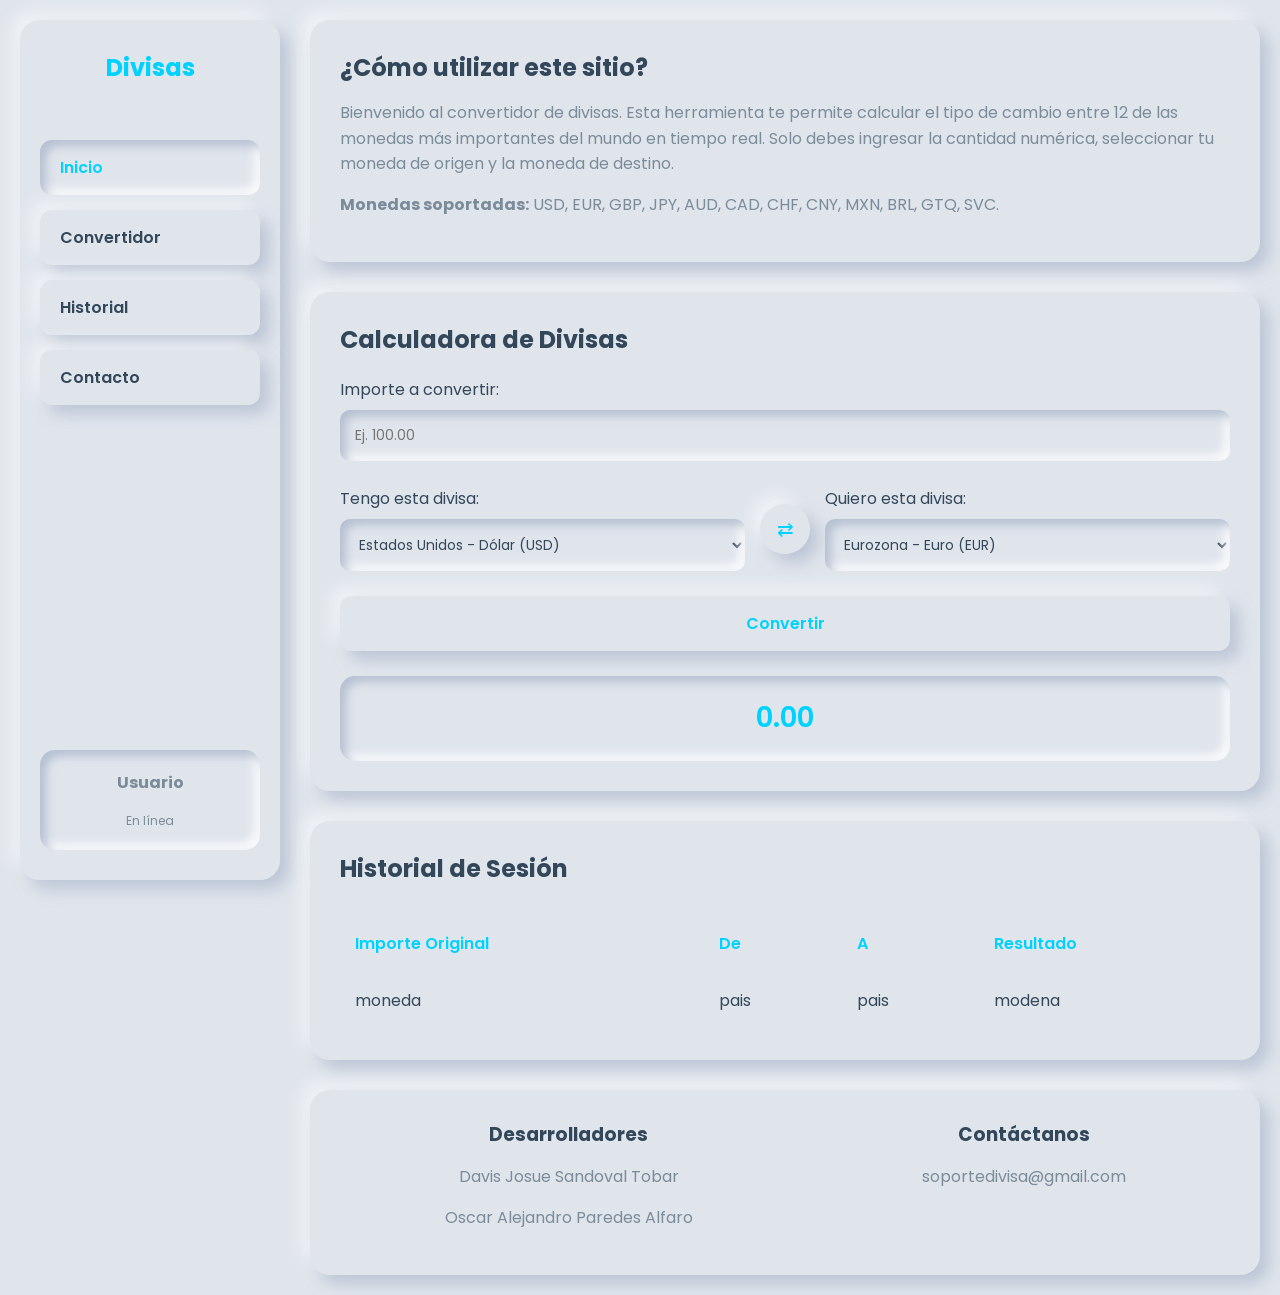
==== index.html @ df7e81ab "Archivos movidos a la raíz para GitHub Pages" ====
<!DOCTYPE html>
<html lang="es">
<head>
    <meta charset="UTF-8">
    <meta name="viewport" content="width=device-width, initial-scale=1.0">
    <title>Convertidor de Divisas | Proyecto Fase 1</title>
    <link rel="stylesheet" href="css/style.css">
    <link href="https://fonts.googleapis.com/css2?family=Poppins:wght@300;400;600&display=swap" rel="stylesheet">
</head>
<body>

    <div class="lienzo">
        <!-- Barra Lateral Completa-->
        <aside class="costado">
            <div class="marca">
                <h1>Divisas</h1>
            </div>
            
            <nav class="navegacion">
                <ul class="lazos">
                    <li><a href="#origen" class="toque activo">Inicio</a></li>
                    <li><a href="#taller" class="toque">Convertidor</a></li>
                    <li><a href="#huellas" class="toque">Historial</a></li>
                    <li><a href="#voces" class="toque">Contacto</a></li>
                </ul>
            </nav>
            
            <div class="perfil hondo">
                <p><strong>Usuario</strong></p>
                <p class="chico">En línea</p>
            </div>
        </aside>

        <!-- Contenido-->
        <main class="centro">
            <section id="origen" class="molde">
                <h2>¿Cómo utilizar este sitio?</h2>
                <p>Bienvenido al convertidor de divisas. Esta herramienta te permite calcular el tipo de cambio entre 12 de las monedas más importantes del mundo en tiempo real. Solo debes ingresar la cantidad numérica, seleccionar tu moneda de origen y la moneda de destino.</p>
                <p><strong>Monedas soportadas:</strong> USD, EUR, GBP, JPY, AUD, CAD, CHF, CNY, MXN, BRL, GTQ, SVC.</p>
            </section>

            <section id="taller" class="molde">
                <h2>Calculadora de Divisas</h2>
                
                <div class="fragua">
                    <div class="tanda">
                        <label for="monto">Importe a convertir:</label>
                        <input type="number" id="monto" class="hueco" placeholder="Ej. 100.00" min="0" step="0.01">
                    </div>

                    <div class="divisas">
                        <div class="opcion">
                            <label for="base">Tengo esta divisa:</label>
                            <select id="base" class="hueco">
                                <option value="USD" selected>Estados Unidos - Dólar (USD)</option>
                                <option value="EUR">Eurozona - Euro (EUR)</option>
                                <option value="GBP">Reino Unido - Libra (GBP)</option>
                            </select>
                        </div>

                        <div class="eje">
                            <button id="giro" class="aro">&#8644;</button>
                        </div>

                        <div class="opcion">
                            <label for="meta">Quiero esta divisa:</label>
                            <select id="meta" class="hueco">
                                <option value="USD">Estados Unidos - Dólar (USD)</option>
                                <option value="EUR" selected>Eurozona - Euro (EUR)</option>
                                <option value="GBP">Reino Unido - Libra (GBP)</option>
                            </select>
                        </div>
                    </div>

                    <button id="forjar" class="fuerte">Convertir</button>
                    
                    <div class="fruto hondo">
                        <p id="logro">0.00</p>
                    </div>
                </div>
            </section>

            <section id="huellas" class="molde">
                <h2>Historial de Sesión</h2>
                <div class="marco">
                    <table class="tejido">
                        <thead>
                            <tr>
                                <th>Importe Original</th>
                                <th>De</th>
                                <th>A</th>
                                <th>Resultado</th>
                            </tr>
                        </thead>
                        <tbody id="datos">
                            <tr>
                                <td>moneda</td>
                                <td>pais</td>
                                <td>pais</td>
                                <td>modena</td>
                            </tr>
                        </tbody>
                    </table>
                </div>
            </section>

            <footer class="molde final">
                <div id="manos">
                    <h3>Desarrolladores</h3>
                    <p>Davis Josue Sandoval Tobar</p>
                    <p>Oscar Alejandro Paredes Alfaro</p>
                </div>
                <div id="voces">
                    <h3>Contáctanos</h3>
                    <p>soportedivisa@gmail.com</p>
                </div>
            </footer>
        </main>
    </div>

</body>
</html>
---- css/style.css ----
:root {
    --fondo: #e0e5ec;
    --texto: #33475b;
    --suave: #7a8b9a;
    --brillo: #00d2ff; 
    
    --luz: 9px 9px 16px rgb(163, 177, 198, 0.6), -9px -9px 16px rgba(255, 255, 255, 0.5);
    --sombra: inset 6px 6px 10px 0 rgba(163, 177, 198, 0.7), inset -6px -6px 10px 0 rgba(255, 255, 255, 0.8);
}

* {
    margin: 0;
    padding: 0;
    box-sizing: border-box;
    font-family: 'Poppins', sans-serif;
}

body {
    background-color: var(--fondo);
    color: var(--texto);
    padding: 20px;
    min-height: 100vh;
}

h1, h2, h3 {
    color: var(--texto);
    margin-bottom: 15px;
}

h1 {
    text-align: center;
    color: var(--brillo);
}

p {
    color: var(--suave);
    line-height: 1.6;
    margin-bottom: 15px;
}

.chico {
    font-size: 12px;
    margin-bottom: 0;
}

/* Estructura Dashboard */
.lienzo {
    display: flex;
    gap: 30px;
    width: 100%;
    max-width: 1400px;
    margin: 0 auto;
    align-items: flex-start;
}

/* Barra Lateral */
.costado {
    width: 260px;
    height: calc(100vh - 40px); 
    position: sticky;
    top: 20px;
    background-color: var(--fondo);
    border-radius: 20px;
    box-shadow: var(--luz);
    padding: 30px 20px;
    display: flex;
    flex-direction: column;
    justify-content: space-between; 
}

.marca {
    margin-bottom: 40px;
}

.navegacion {
    flex-grow: 1; 
}

.lazos {
    list-style: none;
    display: flex;
    flex-direction: column;
    gap: 15px;
}

/* Contenido Principal */
.centro {
    flex: 1;
    display: flex;
    flex-direction: column;
    gap: 30px;
}

/* Contenedores */
.molde {
    background-color: var(--fondo);
    border-radius: 20px;
    box-shadow: var(--luz);
    padding: 30px;
    width: 100%;
}

.hondo {
    background-color: var(--fondo);
    border-radius: 15px;
    box-shadow: var(--sombra);
    padding: 20px;
    text-align: center;
}

/* Botones e Inputs */
.toque {
    display: block;
    padding: 15px 20px;
    border-radius: 12px;
    background-color: var(--fondo);
    box-shadow: var(--luz);
    transition: all 0.2s ease-in-out;
    border: none;
    cursor: pointer;
    text-decoration: none;
    color: var(--texto);
    font-weight: 600;
}

.toque:active, .toque.activo {
    box-shadow: var(--sombra);
    color: var(--brillo);
}

.fuerte {
    display: block;
    width: 100%;
    padding: 15px;
    margin: 25px 0;
    border-radius: 12px;
    background-color: var(--fondo);
    box-shadow: var(--luz);
    border: none;
    cursor: pointer;
    font-size: 16px;
    font-weight: 600;
    color: var(--brillo);
    transition: 0.2s;
}

.fuerte:active {
    box-shadow: var(--sombra);
}

.aro {
    width: 50px;
    height: 50px;
    border-radius: 50%;
    background-color: var(--fondo);
    box-shadow: var(--luz);
    border: none;
    cursor: pointer;
    font-size: 20px;
    color: var(--brillo);
    display: flex;
    justify-content: center;
    align-items: center;
}

.aro:active {
    box-shadow: var(--sombra);
}

.hueco {
    width: 100%;
    padding: 15px;
    border: none;
    outline: none;
    background-color: var(--fondo);
    border-radius: 10px;
    box-shadow: var(--sombra);
    color: var(--texto);
    font-size: 14px;
    margin-top: 8px;
}

/* Convertidor */
.fragua {
    margin-top: 20px;
}

.tanda {
    margin-bottom: 25px;
}

.divisas {
    display: flex;
    align-items: center;
    justify-content: space-between;
    gap: 15px;
}

.opcion {
    flex: 1;
}

.fruto {
    margin-top: 20px;
}

#logro {
    font-size: 28px;
    font-weight: 600;
    color: var(--brillo);
    margin: 0;
}

/* Historial */
.marco {
    overflow-x: auto;
}

.tejido {
    width: 100%;
    border-collapse: collapse;
    margin-top: 15px;
}

.tejido th, .tejido td {
    padding: 15px;
    text-align: left;
    border-bottom: 2px solid var(--fondo);
}

.tejido th {
    color: var(--brillo);
    font-weight: 600;
}

.tejido tbody tr {
    transition: 0.3s;
}

.tejido tbody tr:hover {
    box-shadow: var(--luz);
    border-radius: 10px;
}

/* Footer */
.final {
    display: flex;
    justify-content: space-around;
    flex-wrap: wrap;
    text-align: center;
    gap: 20px;
}

/* Responsivo: Pendiente */
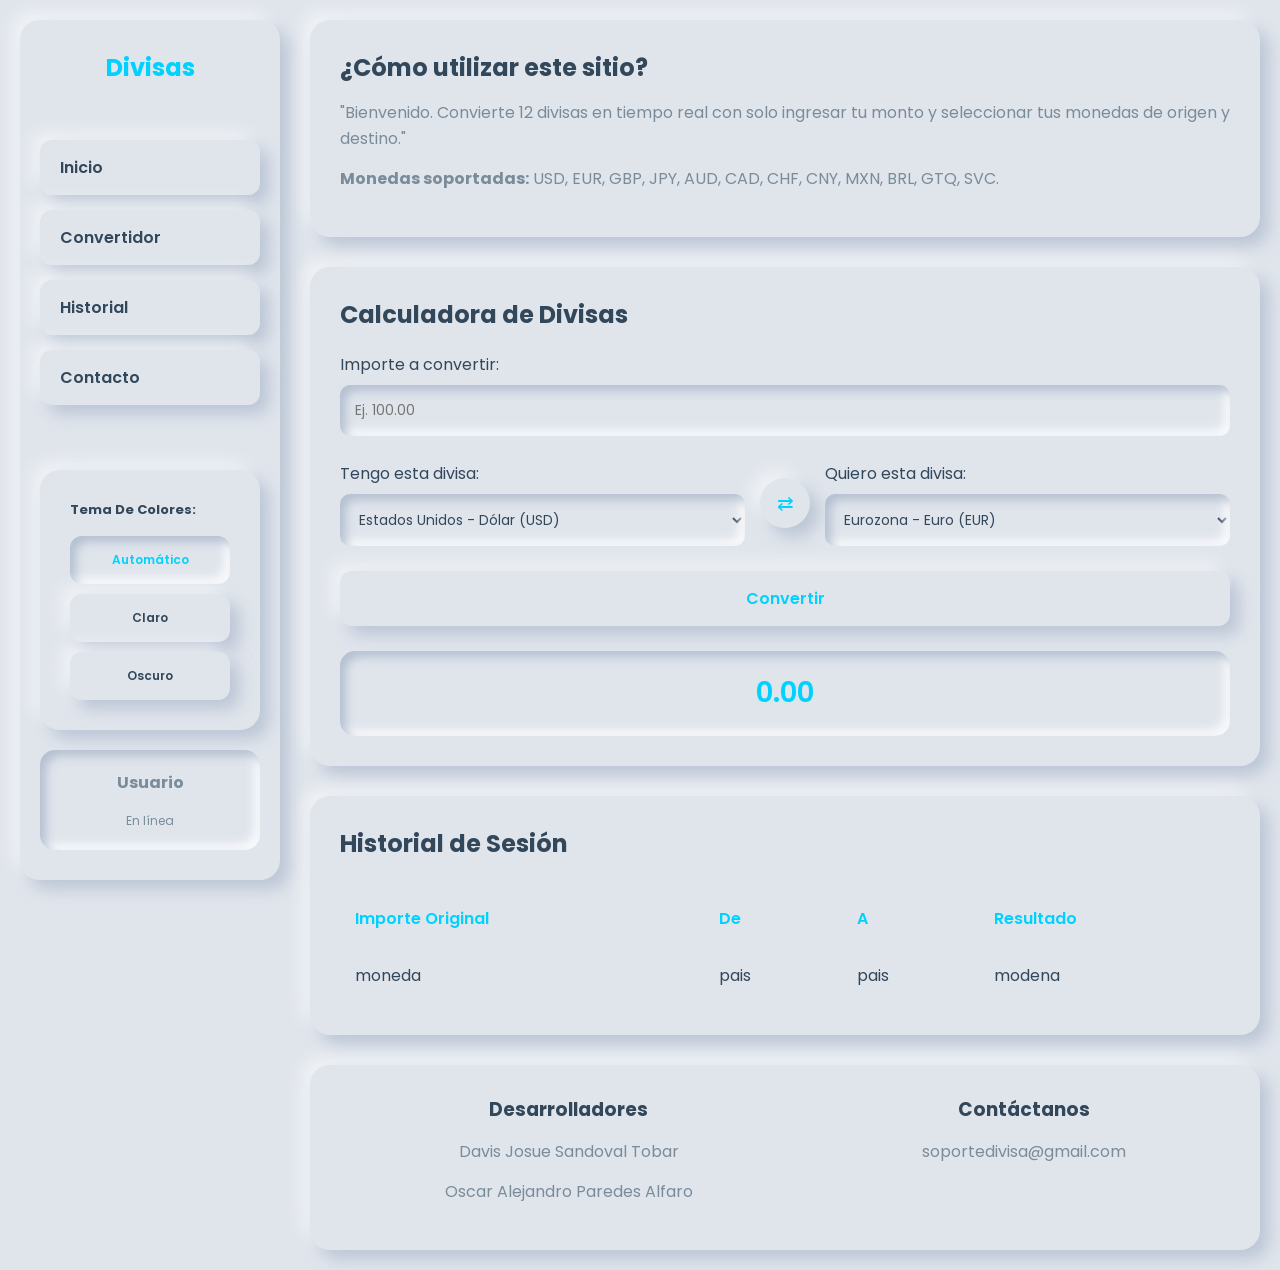
==== commit f8eb9852: "Responsividad y tema oscuro y otras pendejadas mas" ====
--- a/index.html
+++ b/index.html
@@ -9,6 +9,12 @@
 </head>
 <body>
 
+    <input type="radio" name="tema" id="tema-auto" checked hidden>
+    <input type="radio" name="tema" id="tema-claro" hidden>
+    <input type="radio" name="tema" id="tema-oscuro" hidden>
+
+    <div class="lienzo">
+
     <div class="lienzo">
         <!-- Barra Lateral Completa-->
         <aside class="costado">
@@ -18,14 +24,26 @@
             
             <nav class="navegacion">
                 <ul class="lazos">
-                    <li><a href="#origen" class="toque activo">Inicio</a></li>
+                    <li><a href="#origen" class="toque">Inicio</a></li>
                     <li><a href="#taller" class="toque">Convertidor</a></li>
                     <li><a href="#huellas" class="toque">Historial</a></li>
                     <li><a href="#voces" class="toque">Contacto</a></li>
                 </ul>
             </nav>
             
-            <div class="perfil hondo">
+
+            <div class="molde" style="margin-top: 20px;">
+
+    <p style="font-size: 13px; font-weight: bold; margin-bottom: 15px; color: var(--texto);">Tema De Colores:</p>
+    
+    <div style="display: flex; flex-direction: column; gap: 10px;">
+        <label for="tema-auto" class="toque chico" style="text-align: center;">Automático</label>
+        <label for="tema-claro" class="toque chico" style="text-align: center;">Claro</label>
+        <label for="tema-oscuro" class="toque chico" style="text-align: center;">Oscuro</label>
+    </div>
+        </div>
+
+            <div class="perfil hondo" style="margin-top: 20px";>
                 <p><strong>Usuario</strong></p>
                 <p class="chico">En línea</p>
             </div>
@@ -35,7 +53,7 @@
         <main class="centro">
             <section id="origen" class="molde">
                 <h2>¿Cómo utilizar este sitio?</h2>
-                <p>Bienvenido al convertidor de divisas. Esta herramienta te permite calcular el tipo de cambio entre 12 de las monedas más importantes del mundo en tiempo real. Solo debes ingresar la cantidad numérica, seleccionar tu moneda de origen y la moneda de destino.</p>
+                <p>"Bienvenido. Convierte 12 divisas en tiempo real con solo ingresar tu monto y seleccionar tus monedas de origen y destino."</p>
                 <p><strong>Monedas soportadas:</strong> USD, EUR, GBP, JPY, AUD, CAD, CHF, CNY, MXN, BRL, GTQ, SVC.</p>
             </section>
 
--- a/css/style.css
+++ b/css/style.css
@@ -251,4 +251,127 @@
     gap: 20px;
 }
 
-/* Responsivo: Pendiente */
+/* Responsivo: */
+
+/* Tablets */
+@media (max-width: 1024px) {
+    .lienzo {
+        flex-direction: column; 
+        gap: 20px;
+    }
+
+    .costado {
+        width: 100%;
+        height: auto;
+        position: relative; 
+        top: 0;
+        padding: 20px;
+    }
+
+    .marca {
+        margin-bottom: 20px;
+    }
+
+    .lazos {
+        flex-direction: row; 
+        flex-wrap: wrap;
+        justify-content: center;
+        gap: 15px;
+    }
+
+    .toque {
+        padding: 10px 20px; 
+    }
+
+    .perfil {
+        margin-top: 20px;
+        width: 100%;
+    }
+}
+
+/* Para Celulares */
+@media (max-width: 768px) {
+    body {
+        padding: 10px; 
+    }
+
+    .molde {
+        padding: 20px; 
+    }
+
+    .lazos {
+        gap: 10px;
+    }
+
+    .toque {
+        padding: 10px 15px;
+        font-size: 14px;
+    }
+
+    .divisas {
+        flex-direction: column; 
+        gap: 20px;
+    }
+
+    .eje {
+        display: flex;
+        justify-content: center;
+       
+        transform: rotate(90deg); 
+        margin: 5px 0;
+    }
+
+    #logro {
+        font-size: 24px; 
+    }
+
+    .final {
+        flex-direction: column; 
+        gap: 15px;
+    }
+}
+
+
+/*Tema de colores*/
+
+
+body:has(#tema-oscuro:checked) {
+    --fondo: #2b2f3a;  
+    --texto: #f4f6f8;  
+    --suave: #8b99a6;  
+    --brillo: #3fe2d3; 
+    --luz: 7px 7px 15px rgba(20, 23, 29, 0.9), -7px -7px 15px rgba(62, 68, 85, 0.5);
+    --sombra: inset 5px 5px 10px rgba(20, 23, 29, 0.9), inset -5px -5px 10px rgba(62, 68, 85, 0.5);
+}
+
+
+@media (prefers-color-scheme: dark) {
+    body:has(#tema-auto:checked) {
+        --fondo: #2b2f3a;  
+        --texto: #f4f6f8;  
+        --suave: #8b99a6;  
+        --brillo: #3fe2d3; 
+        --luz: 7px 7px 15px rgba(20, 23, 29, 0.9), -7px -7px 15px rgba(62, 68, 85, 0.5);
+        --sombra: inset 5px 5px 10px rgba(20, 23, 29, 0.9), inset -5px -5px 10px rgba(62, 68, 85, 0.5);
+    }
+}
+
+
+body:has(#tema-oscuro:checked) .tejido th, 
+body:has(#tema-oscuro:checked) .tejido td {
+    border-bottom: 2px solid #1f222a;
+}
+@media (prefers-color-scheme: dark) {
+    body:has(#tema-auto:checked) .tejido th, 
+    body:has(#tema-auto:checked) .tejido td {
+        border-bottom: 2px solid #1f222a;
+    }
+}
+
+
+body:has(#tema-auto:checked) label[for="tema-auto"],
+body:has(#tema-claro:checked) label[for="tema-claro"],
+body:has(#tema-oscuro:checked) label[for="tema-oscuro"] {
+    box-shadow: var(--sombra);
+    color: var(--brillo);
+}
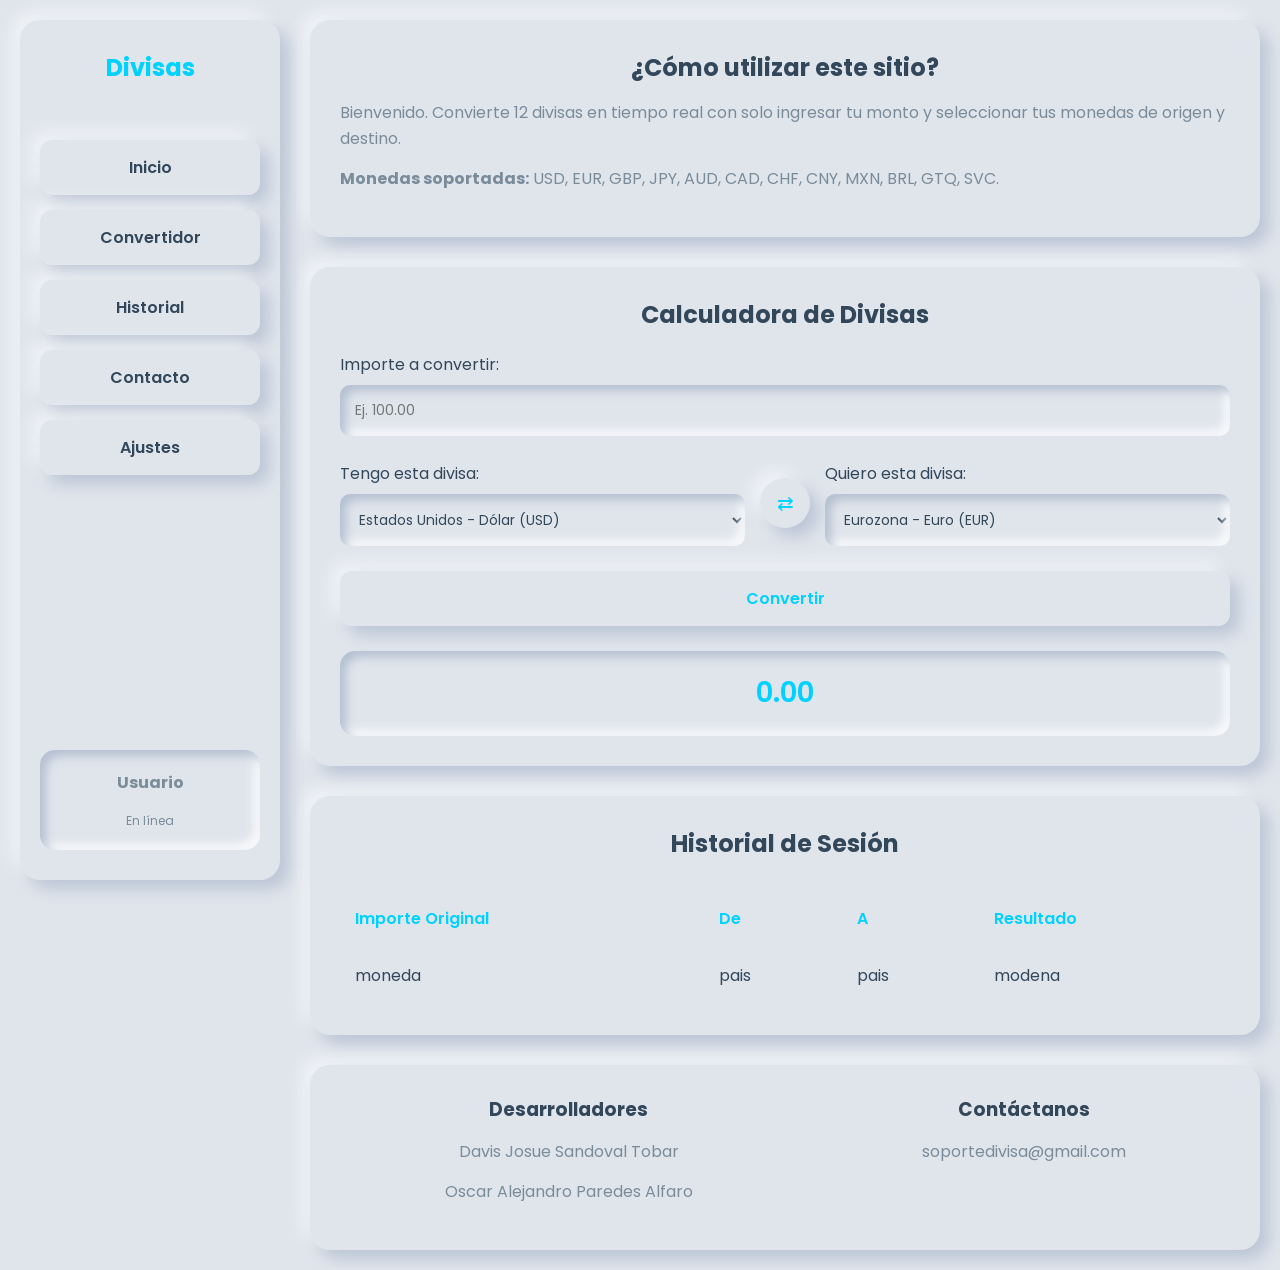
==== commit 14d13a90: "Mejoras de diseno y correcion de errores" ====
--- a/index.html
+++ b/index.html
@@ -9,14 +9,11 @@
 </head>
 <body>
 
-    <input type="radio" name="tema" id="tema-auto" checked hidden>
-    <input type="radio" name="tema" id="tema-claro" hidden>
-    <input type="radio" name="tema" id="tema-oscuro" hidden>
+    <!-- Control del Tema (Interruptor) -->
+    <input type="checkbox" id="modo" hidden>
 
     <div class="lienzo">
-
-    <div class="lienzo">
-        <!-- Barra Lateral Completa-->
+        
         <aside class="costado">
             <div class="marca">
                 <h1>Divisas</h1>
@@ -28,32 +25,32 @@
                     <li><a href="#taller" class="toque">Convertidor</a></li>
                     <li><a href="#huellas" class="toque">Historial</a></li>
                     <li><a href="#voces" class="toque">Contacto</a></li>
+                    
+                    <!-- Botón de Ajustes con Interruptor -->
+                    <li class="nodo">
+                        <input type="checkbox" id="ver" hidden>
+                        <label for="ver" class="toque">Ajustes</label>
+                        
+                        <div class="flotante">
+                            <p class="chico">Tema Oscuro</p>
+                            <label for="modo" class="riel">
+                                <span class="rueda"></span>
+                            </label>
+                        </div>
+                    </li>
                 </ul>
             </nav>
             
-
-            <div class="molde" style="margin-top: 20px;">
-
-    <p style="font-size: 13px; font-weight: bold; margin-bottom: 15px; color: var(--texto);">Tema De Colores:</p>
-    
-    <div style="display: flex; flex-direction: column; gap: 10px;">
-        <label for="tema-auto" class="toque chico" style="text-align: center;">Automático</label>
-        <label for="tema-claro" class="toque chico" style="text-align: center;">Claro</label>
-        <label for="tema-oscuro" class="toque chico" style="text-align: center;">Oscuro</label>
-    </div>
-        </div>
-
-            <div class="perfil hondo" style="margin-top: 20px";>
+            <div class="perfil hondo">
                 <p><strong>Usuario</strong></p>
                 <p class="chico">En línea</p>
             </div>
         </aside>
 
-        <!-- Contenido-->
         <main class="centro">
             <section id="origen" class="molde">
                 <h2>¿Cómo utilizar este sitio?</h2>
-                <p>"Bienvenido. Convierte 12 divisas en tiempo real con solo ingresar tu monto y seleccionar tus monedas de origen y destino."</p>
+                <p>Bienvenido. Convierte 12 divisas en tiempo real con solo ingresar tu monto y seleccionar tus monedas de origen y destino.</p>
                 <p><strong>Monedas soportadas:</strong> USD, EUR, GBP, JPY, AUD, CAD, CHF, CNY, MXN, BRL, GTQ, SVC.</p>
             </section>
 
--- a/css/style.css
+++ b/css/style.css
@@ -7,6 +7,11 @@
     --luz: 9px 9px 16px rgb(163, 177, 198, 0.6), -9px -9px 16px rgba(255, 255, 255, 0.5);
     --sombra: inset 6px 6px 10px 0 rgba(163, 177, 198, 0.7), inset -6px -6px 10px 0 rgba(255, 255, 255, 0.8);
 }
+h2
+{
+    text-align: center;
+}
+
 
 * {
     margin: 0;
@@ -20,30 +25,15 @@
     color: var(--texto);
     padding: 20px;
     min-height: 100vh;
-}
-
-h1, h2, h3 {
-    color: var(--texto);
-    margin-bottom: 15px;
-}
-
-h1 {
-    text-align: center;
-    color: var(--brillo);
-}
-
-p {
-    color: var(--suave);
-    line-height: 1.6;
-    margin-bottom: 15px;
-}
-
-.chico {
-    font-size: 12px;
-    margin-bottom: 0;
-}
-
-/* Estructura Dashboard */
+    transition: 0.3s;
+}
+
+h1, h2, h3 { color: var(--texto); margin-bottom: 15px; }
+h1 { text-align: center; color: var(--brillo); }
+p { color: var(--suave); line-height: 1.6; margin-bottom: 15px; }
+.chico { font-size: 12px; margin-bottom: 0; }
+
+/* Dashboard */
 .lienzo {
     display: flex;
     gap: 30px;
@@ -53,7 +43,7 @@
     align-items: flex-start;
 }
 
-/* Barra Lateral */
+/* Lateral */
 .costado {
     width: 260px;
     height: calc(100vh - 40px); 
@@ -65,17 +55,10 @@
     padding: 30px 20px;
     display: flex;
     flex-direction: column;
-    justify-content: space-between; 
-}
-
-.marca {
-    margin-bottom: 40px;
-}
-
-.navegacion {
-    flex-grow: 1; 
-}
-
+}
+
+.marca { margin-bottom: 40px; }
+.navegacion { flex-grow: 1; }
 .lazos {
     list-style: none;
     display: flex;
@@ -83,7 +66,51 @@
     gap: 15px;
 }
 
-/* Contenido Principal */
+.perfil { margin-top: auto; }
+
+/* Menú Ajustes Flotante */
+.nodo { position: relative; }
+.flotante {
+    display: none;
+    position: absolute;
+    left: 100%;
+    top: 0;
+    margin-left: 15px;
+    background-color: var(--fondo);
+    padding: 15px;
+    border-radius: 15px;
+    box-shadow: var(--luz);
+    text-align: center;
+    z-index: 100;
+}
+
+#ver:checked ~ .flotante { display: block; }
+
+/* Interruptor Tema */
+.riel {
+    display: inline-block;
+    width: 50px;
+    height: 26px;
+    background-color: var(--fondo);
+    box-shadow: var(--sombra);
+    border-radius: 13px;
+    position: relative;
+    cursor: pointer;
+    margin-top: 10px;
+}
+
+.rueda {
+    position: absolute;
+    top: 3px;
+    left: 3px;
+    width: 20px;
+    height: 20px;
+    background-color: var(--brillo);
+    border-radius: 50%;
+    transition: transform 0.3s ease;
+}
+
+/* Centro */
 .centro {
     flex: 1;
     display: flex;
@@ -121,12 +148,10 @@
     text-decoration: none;
     color: var(--texto);
     font-weight: 600;
-}
-
-.toque:active, .toque.activo {
-    box-shadow: var(--sombra);
-    color: var(--brillo);
-}
+    text-align: center;
+}
+
+.toque:active { box-shadow: var(--sombra); color: var(--brillo); }
 
 .fuerte {
     display: block;
@@ -144,9 +169,7 @@
     transition: 0.2s;
 }
 
-.fuerte:active {
-    box-shadow: var(--sombra);
-}
+.fuerte:active { box-shadow: var(--sombra); }
 
 .aro {
     width: 50px;
@@ -163,9 +186,7 @@
     align-items: center;
 }
 
-.aro:active {
-    box-shadow: var(--sombra);
-}
+.aro:active { box-shadow: var(--sombra); }
 
 .hueco {
     width: 100%;
@@ -181,66 +202,33 @@
 }
 
 /* Convertidor */
-.fragua {
-    margin-top: 20px;
-}
-
-.tanda {
-    margin-bottom: 25px;
-}
-
+.fragua { margin-top: 20px; }
+.tanda { margin-bottom: 25px; }
 .divisas {
     display: flex;
     align-items: center;
     justify-content: space-between;
     gap: 15px;
 }
-
-.opcion {
-    flex: 1;
-}
-
-.fruto {
-    margin-top: 20px;
-}
-
-#logro {
-    font-size: 28px;
-    font-weight: 600;
-    color: var(--brillo);
-    margin: 0;
-}
-
-/* Historial */
-.marco {
-    overflow-x: auto;
-}
-
+.opcion { flex: 1; }
+.fruto { margin-top: 20px; }
+#logro { font-size: 28px; font-weight: 600; color: var(--brillo); margin: 0; }
+
+/* Tabla */
+.marco { overflow-x: auto; }
 .tejido {
     width: 100%;
     border-collapse: collapse;
     margin-top: 15px;
 }
-
 .tejido th, .tejido td {
     padding: 15px;
     text-align: left;
     border-bottom: 2px solid var(--fondo);
 }
-
-.tejido th {
-    color: var(--brillo);
-    font-weight: 600;
-}
-
-.tejido tbody tr {
-    transition: 0.3s;
-}
-
-.tejido tbody tr:hover {
-    box-shadow: var(--luz);
-    border-radius: 10px;
-}
+.tejido th { color: var(--brillo); font-weight: 600; }
+.tejido tbody tr { transition: 0.3s; }
+.tejido tbody tr:hover { box-shadow: var(--luz); border-radius: 10px; }
 
 /* Footer */
 .final {
@@ -251,15 +239,9 @@
     gap: 20px;
 }
 
-/* Responsivo: */
-
 /* Tablets */
 @media (max-width: 1024px) {
-    .lienzo {
-        flex-direction: column; 
-        gap: 20px;
-    }
-
+    .lienzo { flex-direction: column; gap: 20px; }
     .costado {
         width: 100%;
         height: auto;
@@ -267,75 +249,66 @@
         top: 0;
         padding: 20px;
     }
-
-    .marca {
+    .lazos { flex-direction: row; flex-wrap: wrap; justify-content: center; }
+    .toque { padding: 10px 20px; }
+    .perfil { margin-top: 20px; width: 100%; }
+    .flotante { top: 100%; left: 0; margin-left: 0; margin-top: 15px; }
+}
+
+/* Celulares */
+@media (max-width: 768px) {
+    body { padding: 10px; padding-bottom: 90px; }
+    
+    /* Limpia la cabecera para que no estorbe */
+    .costado {
+        padding: 0;
+        box-shadow: none;
+        background: transparent;
         margin-bottom: 20px;
     }
-
+    .marca { margin-bottom: 0; }
+    .perfil { display: none; }
+
+    /* Barra tipo pastilla */
     .lazos {
-        flex-direction: row; 
-        flex-wrap: wrap;
-        justify-content: center;
-        gap: 15px;
-    }
-
-    .toque {
-        padding: 10px 20px; 
-    }
-
-    .perfil {
-        margin-top: 20px;
-        width: 100%;
-    }
-}
-
-/* Para Celulares */
-@media (max-width: 768px) {
-    body {
-        padding: 10px; 
-    }
-
-    .molde {
-        padding: 20px; 
-    }
-
-    .lazos {
-        gap: 10px;
-    }
-
-    .toque {
-        padding: 10px 15px;
-        font-size: 14px;
-    }
-
-    .divisas {
-        flex-direction: column; 
-        gap: 20px;
-    }
-
-    .eje {
-        display: flex;
-        justify-content: center;
-       
-        transform: rotate(90deg); 
-        margin: 5px 0;
-    }
-
-    #logro {
-        font-size: 24px; 
-    }
-
-    .final {
-        flex-direction: column; 
-        gap: 15px;
-    }
-}
-
-
-/*Tema de colores*/
-
-
-body:has(#tema-oscuro:checked) {
+        position: fixed;
+        bottom: 20px;
+        left: 50%;
+        transform: translateX(-50%);
+        width: 95%;
+        flex-wrap: nowrap;
+        background-color: var(--fondo);
+        border-radius: 50px; 
+        padding: 10px;
+        box-shadow: var(--luz);
+        z-index: 1000;
+        gap: 5px;
+    }
+
+    .lazos .toque {
+        padding: 10px 5px;
+        font-size: 11px;
+        box-shadow: none; 
+        border-radius: 30px;
+        flex: 1;
+    }
+
+    /* Menú hacia arriba en móvil */
+    .flotante {
+        top: auto;
+        bottom: 100%;
+        left: 50%;
+        transform: translateX(-50%);
+        margin-top: 0;
+        margin-bottom: 15px;
+    }
+
+    .divisas { flex-direction: column; gap: 20px; }
+    .eje { transform: rotate(90deg); margin: 5px 0; }
+}
+
+/* Tema Oscuro */
+body:has(#modo:checked) {
     --fondo: #2b2f3a;  
     --texto: #f4f6f8;  
     --suave: #8b99a6;  
@@ -344,34 +317,11 @@
     --sombra: inset 5px 5px 10px rgba(20, 23, 29, 0.9), inset -5px -5px 10px rgba(62, 68, 85, 0.5);
 }
 
-
-@media (prefers-color-scheme: dark) {
-    body:has(#tema-auto:checked) {
-        --fondo: #2b2f3a;  
-        --texto: #f4f6f8;  
-        --suave: #8b99a6;  
-        --brillo: #3fe2d3; 
-        --luz: 7px 7px 15px rgba(20, 23, 29, 0.9), -7px -7px 15px rgba(62, 68, 85, 0.5);
-        --sombra: inset 5px 5px 10px rgba(20, 23, 29, 0.9), inset -5px -5px 10px rgba(62, 68, 85, 0.5);
-    }
-}
-
-
-body:has(#tema-oscuro:checked) .tejido th, 
-body:has(#tema-oscuro:checked) .tejido td {
+body:has(#modo:checked) .rueda {
+    transform: translateX(24px);
+}
+
+body:has(#modo:checked) .tejido th, 
+body:has(#modo:checked) .tejido td {
     border-bottom: 2px solid #1f222a;
 }
-@media (prefers-color-scheme: dark) {
-    body:has(#tema-auto:checked) .tejido th, 
-    body:has(#tema-auto:checked) .tejido td {
-        border-bottom: 2px solid #1f222a;
-    }
-}
-
-
-body:has(#tema-auto:checked) label[for="tema-auto"],
-body:has(#tema-claro:checked) label[for="tema-claro"],
-body:has(#tema-oscuro:checked) label[for="tema-oscuro"] {
-    box-shadow: var(--sombra);
-    color: var(--brillo);
-}
